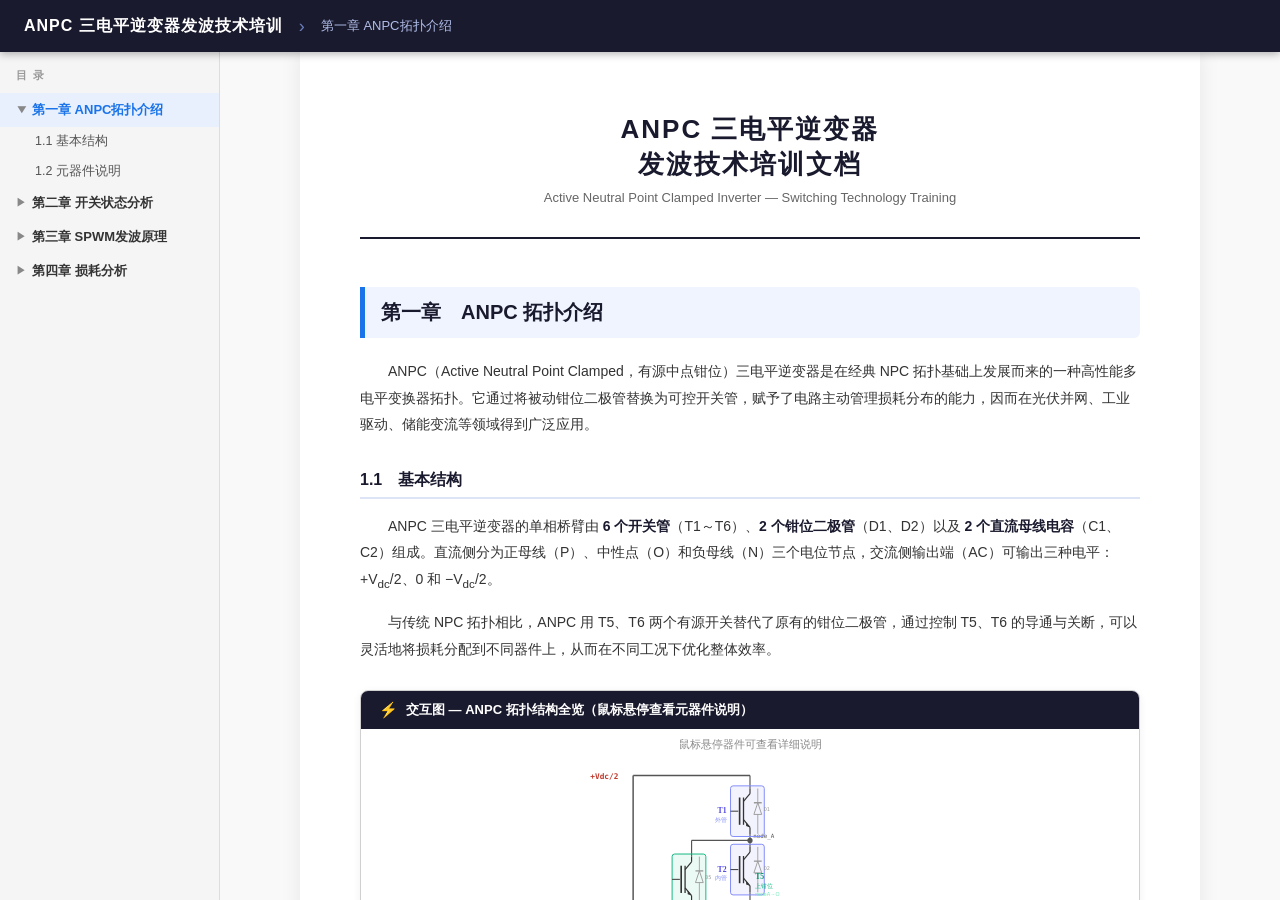
==== index.html @ ce173bbe "Initial upload" ====
<!DOCTYPE html>
<html lang="zh-CN">
<head>
  <meta charset="UTF-8">
  <meta name="viewport" content="width=device-width, initial-scale=1.0">
  <title>ANPC 三电平逆变器发波技术培训</title>
  <link rel="stylesheet" href="css/style.css">
</head>
<body>

<!-- ===== 顶部标题栏 ===== -->
<header id="top-bar">
  <span class="doc-title">ANPC 三电平逆变器发波技术培训</span>
  <span class="separator">›</span>
  <span class="chapter-title" id="current-chapter">第一章 ANPC拓扑介绍</span>
</header>

<div id="layout">

  <!-- ===== 左侧目录 ===== -->
  <nav id="sidebar">
    <div class="toc-header">目 录</div>

    <div class="toc-chapter open" data-chapter-id="ch1">
      <div class="toc-chapter-title">
        <span class="toc-arrow">▶</span>第一章 ANPC拓扑介绍
      </div>
      <div class="toc-children">
        <a class="toc-section" href="#sec-1-1">1.1 基本结构</a>
        <a class="toc-section" href="#sec-1-2">1.2 元器件说明</a>
      </div>
    </div>

    <div class="toc-chapter" data-chapter-id="ch2">
      <div class="toc-chapter-title">
        <span class="toc-arrow">▶</span>第二章 开关状态分析
      </div>
      <div class="toc-children">
        <a class="toc-section" href="#sec-2-1">2.1 四象限工作状态分析</a>
      </div>
    </div>

    <div class="toc-chapter" data-chapter-id="ch3">
      <div class="toc-chapter-title">
        <span class="toc-arrow">▶</span>第三章 SPWM发波原理
      </div>
      <div class="toc-children">
        <a class="toc-section" href="#sec-3-1">3.1 载波调制原理</a>
        <a class="toc-section" href="#sec-3-2">3.2 开关序列</a>
      </div>
    </div>

    <div class="toc-chapter" data-chapter-id="ch4">
      <div class="toc-chapter-title">
        <span class="toc-arrow">▶</span>第四章 损耗分析
      </div>
      <div class="toc-children">
        <a class="toc-section" href="#sec-4-1">4.1 各管损耗分布</a>
      </div>
    </div>

  </nav><!-- end sidebar -->

  <!-- ===== 右侧内容区 ===== -->
  <main id="content">
    <div class="doc-page">

      <div class="doc-main-title">ANPC 三电平逆变器<br>发波技术培训文档</div>
      <div class="doc-subtitle">Active Neutral Point Clamped Inverter — Switching Technology Training</div>

      <!-- ══════════════════════════════════════════ -->
      <!--            第一章                          -->
      <!-- ══════════════════════════════════════════ -->
      <h1 class="chapter-heading"
          id="ch1"
          data-section data-chapter="ch1"
          data-label="第一章 ANPC拓扑介绍">
        第一章　ANPC 拓扑介绍
      </h1>

      <p>ANPC（Active Neutral Point Clamped，有源中点钳位）三电平逆变器是在经典 NPC 拓扑基础上发展而来的一种高性能多电平变换器拓扑。它通过将被动钳位二极管替换为可控开关管，赋予了电路主动管理损耗分布的能力，因而在光伏并网、工业驱动、储能变流等领域得到广泛应用。</p>

      <!-- ─── 1.1 ─── -->
      <h2 class="section-heading"
          id="sec-1-1"
          data-section data-chapter="ch1"
          data-label="1.1 基本结构">
        1.1　基本结构
      </h2>

      <p>ANPC 三电平逆变器的单相桥臂由 <strong>6 个开关管</strong>（T1～T6）、<strong>2 个钳位二极管</strong>（D1、D2）以及 <strong>2 个直流母线电容</strong>（C1、C2）组成。直流侧分为正母线（P）、中性点（O）和负母线（N）三个电位节点，交流侧输出端（AC）可输出三种电平：+V<sub>dc</sub>/2、0 和 −V<sub>dc</sub>/2。</p>

      <p>与传统 NPC 拓扑相比，ANPC 用 T5、T6 两个有源开关替代了原有的钳位二极管，通过控制 T5、T6 的导通与关断，可以灵活地将损耗分配到不同器件上，从而在不同工况下优化整体效率。</p>

      <!-- 交互模块：拓扑结构 -->
      <div class="module-box">
        <div class="module-box-header">
          <span class="icon">⚡</span> 交互图 — ANPC 拓扑结构全览（鼠标悬停查看元器件说明）
        </div>
        <iframe src="modules/topology.html" title="ANPC拓扑结构"></iframe>
        <div class="module-caption">图 1-1：ANPC 单相桥臂拓扑结构图（可交互，悬停查看器件信息）</div>
      </div>

      <!-- ─── 1.2 ─── -->
      <h2 class="section-heading"
          id="sec-1-2"
          data-section data-chapter="ch1"
          data-label="1.2 元器件说明">
        1.2　元器件说明
      </h2>

      <p>下表列出了 ANPC 桥臂各元器件的名称、位置与主要功能：</p>

      <table class="doc-table">
        <thead>
          <tr>
            <th>器件</th><th>位置</th><th>类型</th><th>主要功能</th>
          </tr>
        </thead>
        <tbody>
          <tr><td>T1</td><td>上外侧（P→node_A）</td><td>IGBT/MOSFET</td><td>正电平输出时导通，承受下半桥电压应力</td></tr>
          <tr><td>T2</td><td>上内侧（node_A→AC）</td><td>IGBT/MOSFET</td><td>正电平与上零电平共用，电流从直流侧流向交流侧</td></tr>
          <tr><td>T3</td><td>下内侧（AC→node_B）</td><td>IGBT/MOSFET</td><td>负电平与下零电平共用，电流从交流侧流向直流侧</td></tr>
          <tr><td>T4</td><td>下外侧（node_B→N）</td><td>IGBT/MOSFET</td><td>负电平输出时导通，承受上半桥电压应力</td></tr>
          <tr><td>T5</td><td>上钳位（O→node_A）</td><td>IGBT/MOSFET</td><td>有源上钳位开关，零电平时提供钳位路径并主动分配损耗</td></tr>
          <tr><td>T6</td><td>下钳位（node_B→O）</td><td>IGBT/MOSFET</td><td>有源下钳位开关，零电平时提供钳位路径并主动分配损耗</td></tr>
          <tr><td>D1</td><td>T5 支路反并联</td><td>快恢复二极管</td><td>与 T5 反并联，为反向电流提供续流路径</td></tr>
          <tr><td>D2</td><td>T6 支路反并联</td><td>快恢复二极管</td><td>与 T6 反并联，为反向电流提供续流路径</td></tr>
          <tr><td>C1</td><td>P 与 O 之间</td><td>电解电容</td><td>上半直流母线电容，维持 +V<sub>dc</sub>/2 电压</td></tr>
          <tr><td>C2</td><td>O 与 N 之间</td><td>电解电容</td><td>下半直流母线电容，维持 −V<sub>dc</sub>/2 电压</td></tr>
          <tr><td>AC</td><td>T2/T3 中点</td><td>交流输出端</td><td>连接至负载或电网</td></tr>
        </tbody>
      </table>

      <div class="info-box">
        <div class="info-box-title">📌 关键特点</div>
        <p>每个开关管同时含有一个<strong>反并联体二极管</strong>（Body Diode），用于在开关管关断期间提供反向续流路径。T5、T6 的主动控制能力是 ANPC 相对于经典 NPC 的最大优势所在。</p>
      </div>

      <hr class="chapter-divider">

      <!-- ══════════════════════════════════════════ -->
      <!--            第二章                          -->
      <!-- ══════════════════════════════════════════ -->
      <h1 class="chapter-heading"
          id="ch2"
          data-section data-chapter="ch2"
          data-label="第二章 开关状态分析">
        第二章　开关状态分析
      </h1>

      <p>ANPC 三电平逆变器共有四种基本开关状态，分别对应输出正电平（P 态）、上钳位零电平（OL 态）、下钳位零电平（OU 态）和负电平（N 态）。下表汇总了各态下的开关组合：</p>

      <table class="doc-table">
        <thead>
          <tr>
            <th>开关状态</th><th>T1</th><th>T2</th><th>T3</th><th>T4</th><th>T5</th><th>T6</th><th>输出电压</th>
          </tr>
        </thead>
        <tbody>
          <tr>
            <td><strong>P 态</strong>（正电平）</td>
            <td class="td-on">ON</td><td class="td-on">ON</td>
            <td class="td-off">off</td><td class="td-off">off</td>
            <td class="td-off">off</td><td class="td-on">ON</td>
            <td>+V<sub>dc</sub>/2</td>
          </tr>
          <tr>
            <td><strong>OL 态</strong>（上钳位零电平）</td>
            <td class="td-off">off</td><td class="td-on">ON</td>
            <td class="td-on">ON</td><td class="td-off">off</td>
            <td class="td-on">ON</td><td class="td-off">off</td>
            <td>0</td>
          </tr>
          <tr>
            <td><strong>OU 态</strong>（下钳位零电平）</td>
            <td class="td-off">off</td><td class="td-off">off</td>
            <td class="td-on">ON</td><td class="td-on">ON</td>
            <td class="td-off">off</td><td class="td-on">ON</td>
            <td>0</td>
          </tr>
          <tr>
            <td><strong>N 态</strong>（负电平）</td>
            <td class="td-off">off</td><td class="td-off">off</td>
            <td class="td-on">ON</td><td class="td-on">ON</td>
            <td class="td-on">ON</td><td class="td-off">off</td>
            <td>−V<sub>dc</sub>/2</td>
          </tr>
        </tbody>
      </table>

      <!-- ─── 2.1 ─── -->
      <h2 class="section-heading"
          id="sec-2-1"
          data-section data-chapter="ch2"
          data-label="2.1 四象限工作状态分析">
        2.1　四象限工作状态交互分析
      </h2>

      <p>ANPC 三电平逆变器的工作状态由输出电压极性（V）和负载电流方向（I）共同决定，形成四个工作象限。每个象限内均有三种可用的开关状态（P/N 电平态，以及 OL 和 OU 两种零电平路径）。以下交互图涵盖全部四个象限的电流路径与导通器件分析：</p>

      <ul>
        <li><strong>Q1（V&gt;0, I&gt;0）</strong>：逆变正半周，电流从直流正母线流向交流侧。</li>
        <li><strong>Q2（V&gt;0, I&lt;0）</strong>：整流正半周或回馈制动，电流从交流侧回馈至直流正母线，由体二极管导通。</li>
        <li><strong>Q3（V&lt;0, I&lt;0）</strong>：逆变负半周，与 Q1 完全对称，电流从直流负母线流向交流侧。</li>
        <li><strong>Q4（V&lt;0, I&gt;0）</strong>：整流负半周，与 Q2 对称，由下侧体二极管导通续流。</li>
      </ul>

      <p>零电平（O 态）分为 <strong>OU（上路径）</strong> 和 <strong>OL（下路径）</strong> 两种子状态，通过在两者之间交替切换，可主动均衡 T5、T6 的开关损耗——这正是 ANPC 相对于经典 NPC 拓扑的核心优势。</p>

      <div class="module-box">
        <div class="module-box-header">
          <span class="icon">⚡</span> 交互图 — 四象限开关状态分析（选择象限 → 切换 P/OU/OL/N 子状态）
        </div>
        <iframe src="modules/state_analysis.html" title="四象限工作状态分析"></iframe>
        <div class="module-caption">图 2-1：ANPC 三电平四象限工作状态 · 导通器件与电流路径交互分析</div>
      </div>

      <hr class="chapter-divider">

      <!-- ══════════════════════════════════════════ -->
      <!--            第三章                          -->
      <!-- ══════════════════════════════════════════ -->
      <h1 class="chapter-heading"
          id="ch3"
          data-section data-chapter="ch3"
          data-label="第三章 SPWM发波原理">
        第三章　SPWM 发波原理
      </h1>

      <!-- ─── 3.1 ─── -->
      <h2 class="section-heading"
          id="sec-3-1"
          data-section data-chapter="ch3"
          data-label="3.1 载波调制原理">
        3.1　载波调制原理
      </h2>

      <p>ANPC 三电平逆变器通常采用<strong>载波层叠 SPWM（Level-Shifted PWM，LS-PWM）</strong>调制方式，使用两个同频、同相或移相的三角波载波（Carrier 1 与 Carrier 2）与正弦调制波（Modulation Wave）进行比较，产生 PWM 触发信号。</p>

      <p>两个三角载波分布在中性点 O 的上下两侧，幅值各为 V<sub>dc</sub>/2：</p>
      <ul>
        <li><strong>载波 1（Carrier 1）</strong>：范围 0 ～ +V<sub>dc</sub>/2，用于产生上半桥（T1、T2）的驱动信号。</li>
        <li><strong>载波 2（Carrier 2）</strong>：范围 −V<sub>dc</sub>/2 ～ 0，用于产生下半桥（T3、T4）的驱动信号。</li>
      </ul>

      <p>调制波 v<sub>ref</sub> 与载波实时比较，逻辑关系如下：</p>
      <ul>
        <li>v<sub>ref</sub> &gt; Carrier 1（上三角载波峰值）：输出 <em>P 态</em>（+V<sub>dc</sub>/2）。</li>
        <li>0 &lt; v<sub>ref</sub> &lt; Carrier 1：切换 <em>OL / OU 零态</em>（上半周期内）。</li>
        <li>Carrier 2 &lt; v<sub>ref</sub> &lt; 0：切换 <em>OL / OU 零态</em>（下半周期内）。</li>
        <li>v<sub>ref</sub> &lt; Carrier 2（下三角载波谷值）：输出 <em>N 态</em>（−V<sub>dc</sub>/2）。</li>
      </ul>

      <div class="info-box tip">
        <div class="info-box-title">💡 调制深度</div>
        <p>调制比 m<sub>a</sub> = V<sub>ref_peak</sub> / V<sub>carrier_peak</sub>，典型取值范围 0.8～1.0。调制比越高，基波分量越大，但过调制会导致波形失真增加。</p>
      </div>

      <!-- ─── 3.2 ─── -->
      <h2 class="section-heading"
          id="sec-3-2"
          data-section data-chapter="ch3"
          data-label="3.2 开关序列">
        3.2　开关序列
      </h2>

      <p>在一个载波周期 T<sub>s</sub> 内，ANPC 的开关序列遵循<strong>对称七段式</strong>规律，以正半周为例：</p>

      <table class="doc-table">
        <thead>
          <tr><th>时间段</th><th>状态</th><th>T1</th><th>T2</th><th>T3</th><th>T4</th><th>T5</th><th>T6</th></tr>
        </thead>
        <tbody>
          <tr><td>t₁</td><td>P</td><td class="td-on">ON</td><td class="td-on">ON</td><td class="td-off">-</td><td class="td-off">-</td><td class="td-off">-</td><td class="td-on">ON</td></tr>
          <tr><td>t₂</td><td>OL</td><td class="td-off">-</td><td class="td-on">ON</td><td class="td-on">ON</td><td class="td-off">-</td><td class="td-on">ON</td><td class="td-off">-</td></tr>
          <tr><td>t₃</td><td>OU</td><td class="td-off">-</td><td class="td-off">-</td><td class="td-on">ON</td><td class="td-on">ON</td><td class="td-off">-</td><td class="td-on">ON</td></tr>
          <tr><td>t₄</td><td>OL</td><td class="td-off">-</td><td class="td-on">ON</td><td class="td-on">ON</td><td class="td-off">-</td><td class="td-on">ON</td><td class="td-off">-</td></tr>
          <tr><td>t₅</td><td>P</td><td class="td-on">ON</td><td class="td-on">ON</td><td class="td-off">-</td><td class="td-off">-</td><td class="td-off">-</td><td class="td-on">ON</td></tr>
        </tbody>
      </table>

      <div class="module-box">
        <div class="module-box-header">
          <span class="icon">📈</span> 交互图 — SPWM 载波调制波形展示（可调节调制比与频率）
        </div>
        <iframe src="modules/pwm.html" title="SPWM波形"></iframe>
        <div class="module-caption">图 3-1：SPWM 载波层叠调制波形（含调制波、双载波与输出 PWM 波）</div>
      </div>

      <hr class="chapter-divider">

      <!-- ══════════════════════════════════════════ -->
      <!--            第四章                          -->
      <!-- ══════════════════════════════════════════ -->
      <h1 class="chapter-heading"
          id="ch4"
          data-section data-chapter="ch4"
          data-label="第四章 损耗分析">
        第四章　损耗分析
      </h1>

      <!-- ─── 4.1 ─── -->
      <h2 class="section-heading"
          id="sec-4-1"
          data-section data-chapter="ch4"
          data-label="4.1 各管损耗分布">
        4.1　各管损耗分布
      </h2>

      <p>在 ANPC 拓扑中，各开关管的损耗分布与调制策略密切相关。开关损耗集中在发生开关动作的器件上，而导通损耗则取决于各状态的持续时间和通过的电流。</p>

      <h3 class="subsection-heading">损耗来源</h3>
      <ul>
        <li><strong>开关损耗（Switching Loss）</strong>：器件开通/关断时产生，与器件结电容、电流幅值及开关频率成正比。</li>
        <li><strong>导通损耗（Conduction Loss）</strong>：器件在导通期间产生的 I²R 热损耗，与导通时间和电流有效值有关。</li>
        <li><strong>二极管反向恢复损耗（Diode Recovery Loss）</strong>：快恢复二极管关断时产生，影响较大。</li>
      </ul>

      <h3 class="subsection-heading">典型损耗分布（调制比 m<sub>a</sub>=0.9，功率因数 PF=1）</h3>

      <div style="margin: 18px 0;">
        <div class="loss-bar">
          <span style="width:40px;text-align:right;font-size:12px;color:#555">T1</span>
          <div class="loss-bar-fill" style="background:#e74c3c;width:120px;">12%</div>
          <span style="font-size:12px;color:#888">开关损耗为主（正电平切换）</span>
        </div>
        <div class="loss-bar">
          <span style="width:40px;text-align:right;font-size:12px;color:#555">T2</span>
          <div class="loss-bar-fill" style="background:#e67e22;width:200px;">21%</div>
          <span style="font-size:12px;color:#888">导通 + 开关损耗（最高）</span>
        </div>
        <div class="loss-bar">
          <span style="width:40px;text-align:right;font-size:12px;color:#555">T3</span>
          <div class="loss-bar-fill" style="background:#e67e22;width:190px;">20%</div>
          <span style="font-size:12px;color:#888">导通 + 开关损耗（与T2对称）</span>
        </div>
        <div class="loss-bar">
          <span style="width:40px;text-align:right;font-size:12px;color:#555">T4</span>
          <div class="loss-bar-fill" style="background:#e74c3c;width:120px;">12%</div>
          <span style="font-size:12px;color:#888">开关损耗为主（负电平切换）</span>
        </div>
        <div class="loss-bar">
          <span style="width:40px;text-align:right;font-size:12px;color:#555">T5</span>
          <div class="loss-bar-fill" style="background:#3498db;width:165px;">17%</div>
          <span style="font-size:12px;color:#888">零电平导通损耗（可与T6均衡）</span>
        </div>
        <div class="loss-bar">
          <span style="width:40px;text-align:right;font-size:12px;color:#555">T6</span>
          <div class="loss-bar-fill" style="background:#3498db;width:165px;">17%</div>
          <span style="font-size:12px;color:#888">零电平导通损耗（可与T5均衡）</span>
        </div>
      </div>

      <div class="info-box warning">
        <div class="info-box-title">⚠️ 损耗不均衡问题</div>
        <p>在传统 NPC 拓扑中，T2、T3 损耗远高于 T1、T4，导致内管结温过高成为功率输出的瓶颈。ANPC 通过<strong>交替切换 OL / OU 零态</strong>，将 T5、T6 的导通损耗轮流分担，显著改善了器件间的热均衡，从而提升整机功率密度上限。</p>
      </div>

      <h3 class="subsection-heading">损耗均衡策略</h3>
      <p>常用的 ANPC 损耗均衡策略包括：</p>
      <ol>
        <li><strong>固定零态分配</strong>：全程使用 OL 或全程使用 OU，适合简单控制场景，但 T5 或 T6 单侧过热。</li>
        <li><strong>周期轮换</strong>：每个基波周期交替一次 OL/OU，损耗在两管之间对称分配，热均衡效果好。</li>
        <li><strong>实时温度反馈</strong>：根据 T5、T6 结温实时调整 OL/OU 比例，实现最优热管理，适合高性能场合。</li>
      </ol>

      <div class="info-box tip">
        <div class="info-box-title">💡 设计建议</div>
        <p>在设计 ANPC 控制程序时，推荐默认采用<strong>周期轮换策略</strong>，并在散热条件受限时叠加温度反馈，以兼顾实现简洁性与热管理效果。</p>
      </div>

    </div><!-- end doc-page -->
  </main><!-- end content -->

</div><!-- end layout -->

<script src="js/main.js"></script>
</body>
</html>
---- css/style.css ----
/* ===== 全局重置 ===== */
*, *::before, *::after {
  box-sizing: border-box;
  margin: 0;
  padding: 0;
}

html { scroll-behavior: smooth; }

body {
  font-family: "Microsoft YaHei", "微软雅黑", "SimSun", "宋体", sans-serif;
  font-size: 14px;
  color: #333333;
  background: #ffffff;
  display: flex;
  flex-direction: column;
  height: 100vh;
  overflow: hidden;
}

/* ===== 顶部标题栏 ===== */
#top-bar {
  position: fixed;
  top: 0; left: 0; right: 0;
  height: 52px;
  background: #1a1a2e;
  color: #ffffff;
  display: flex;
  align-items: center;
  padding: 0 24px;
  z-index: 1000;
  box-shadow: 0 2px 8px rgba(0,0,0,0.3);
  gap: 16px;
}

#top-bar .doc-title {
  font-size: 16px;
  font-weight: 700;
  letter-spacing: 1px;
  white-space: nowrap;
}

#top-bar .separator {
  color: #6a7fbd;
  font-size: 18px;
}

#top-bar .chapter-title {
  font-size: 13px;
  color: #b0bde8;
  white-space: nowrap;
  overflow: hidden;
  text-overflow: ellipsis;
}

/* ===== 布局容器 ===== */
#layout {
  display: flex;
  margin-top: 52px;
  height: calc(100vh - 52px);
  overflow: hidden;
}

/* ===== 左侧目录栏 ===== */
#sidebar {
  width: 220px;
  min-width: 220px;
  background: #f5f5f5;
  border-right: 1px solid #ddd;
  overflow-y: auto;
  overflow-x: hidden;
  padding: 16px 0 24px;
  flex-shrink: 0;
}

#sidebar::-webkit-scrollbar { width: 4px; }
#sidebar::-webkit-scrollbar-thumb { background: #ccc; border-radius: 2px; }

.toc-header {
  font-size: 11px;
  font-weight: 700;
  color: #999;
  letter-spacing: 1.5px;
  padding: 0 16px 10px;
  text-transform: uppercase;
}

/* 一级目录项（章） */
.toc-chapter {
  cursor: pointer;
  user-select: none;
}

.toc-chapter-title {
  display: flex;
  align-items: center;
  gap: 6px;
  padding: 8px 16px;
  font-size: 13px;
  font-weight: 600;
  color: #333;
  transition: background 0.15s;
}

.toc-chapter-title:hover { background: #e8e8e8; }

.toc-chapter-title.active {
  color: #1a73e8;
  background: #e8f0fe;
}

.toc-arrow {
  font-size: 10px;
  transition: transform 0.2s;
  color: #888;
  flex-shrink: 0;
}

.toc-chapter.open .toc-arrow { transform: rotate(90deg); }

/* 子目录列表 */
.toc-children {
  display: none;
  overflow: hidden;
}

.toc-chapter.open .toc-children { display: block; }

/* 二级目录项（节） */
.toc-section {
  display: block;
  padding: 6px 16px 6px 32px;
  font-size: 12.5px;
  color: #555;
  cursor: pointer;
  text-decoration: none;
  transition: background 0.15s, color 0.15s;
  border-left: 3px solid transparent;
  line-height: 1.4;
}

.toc-section:hover {
  background: #e0e0e0;
  color: #333;
}

.toc-section.active {
  color: #1a73e8;
  background: #e8f0fe;
  border-left-color: #1a73e8;
  font-weight: 600;
}

/* ===== 右侧内容区 ===== */
#content {
  flex: 1;
  overflow-y: auto;
  overflow-x: hidden;
  padding: 0 0 60px;
  background: #f9f9f9;
}

#content::-webkit-scrollbar { width: 8px; }
#content::-webkit-scrollbar-thumb { background: #ccc; border-radius: 4px; }
#content::-webkit-scrollbar-track { background: #f0f0f0; }

/* 内容居中容器（Word风格） */
.doc-page {
  max-width: 900px;
  margin: 0 auto;
  background: #ffffff;
  min-height: calc(100vh - 52px);
  padding: 40px 60px 80px;
  box-shadow: 0 0 20px rgba(0,0,0,0.08);
}

/* ===== 文档标题和章节标题 ===== */
.doc-main-title {
  font-size: 26px;
  font-weight: 800;
  color: #1a1a2e;
  text-align: center;
  padding: 20px 0 8px;
  letter-spacing: 2px;
}

.doc-subtitle {
  text-align: center;
  color: #666;
  font-size: 13px;
  padding-bottom: 32px;
  border-bottom: 2px solid #1a1a2e;
  margin-bottom: 40px;
}

/* H1 章标题 */
.chapter-heading {
  font-size: 20px;
  font-weight: 700;
  color: #1a1a2e;
  margin: 48px 0 20px;
  padding: 12px 0 12px 16px;
  border-left: 5px solid #1a73e8;
  background: #f0f4ff;
  border-radius: 0 6px 6px 0;
  scroll-margin-top: 20px;
}

/* H2 节标题 */
.section-heading {
  font-size: 16px;
  font-weight: 700;
  color: #1a1a2e;
  margin: 32px 0 14px;
  padding-bottom: 6px;
  border-bottom: 2px solid #dde4f5;
  scroll-margin-top: 20px;
}

/* H3 小节标题 */
.subsection-heading {
  font-size: 14.5px;
  font-weight: 700;
  color: #333;
  margin: 22px 0 10px;
  scroll-margin-top: 20px;
}

/* ===== 正文段落 ===== */
.doc-page p {
  font-size: 14px;
  line-height: 1.9;
  color: #333333;
  margin-bottom: 14px;
  text-indent: 2em;
}

/* 无缩进段落 */
.doc-page p.no-indent { text-indent: 0; }

/* 强调 */
.doc-page strong { color: #1a1a2e; }
.doc-page em { color: #1a73e8; font-style: normal; font-weight: 600; }

/* ===== 表格 ===== */
.doc-table {
  width: 100%;
  border-collapse: collapse;
  margin: 20px 0;
  font-size: 13px;
}

.doc-table th {
  background: #1a1a2e;
  color: #fff;
  padding: 10px 14px;
  text-align: center;
  font-weight: 600;
}

.doc-table td {
  border: 1px solid #ddd;
  padding: 9px 14px;
  text-align: center;
  vertical-align: middle;
}

.doc-table tr:nth-child(even) td { background: #f7f8ff; }
.doc-table tr:hover td { background: #e8f0fe; }

.td-on {
  color: #d35400;
  font-weight: 700;
}

.td-off { color: #999; }

/* ===== 交互模块容器 ===== */
.module-box {
  margin: 28px 0;
  border: 1px solid #d0d0d0;
  border-radius: 8px;
  overflow: hidden;
  box-shadow: 0 2px 8px rgba(0,0,0,0.06);
}

.module-box-header {
  background: #1a1a2e;
  color: #fff;
  padding: 10px 18px;
  font-size: 13px;
  font-weight: 600;
  display: flex;
  align-items: center;
  gap: 8px;
}

.module-box-header .icon { font-size: 15px; }

.module-box iframe {
  display: block;
  width: 100%;
  height: 640px;
  border: none;
  background: #fff;
}

.module-caption {
  text-align: center;
  font-size: 12.5px;
  color: #666;
  padding: 8px 16px;
  background: #fafafa;
  border-top: 1px solid #e8e8e8;
  font-style: italic;
}

/* ===== 信息框 ===== */
.info-box {
  background: #e8f0fe;
  border-left: 4px solid #1a73e8;
  border-radius: 0 6px 6px 0;
  padding: 14px 18px;
  margin: 18px 0;
  font-size: 13.5px;
  line-height: 1.7;
}

.info-box.warning {
  background: #fff3e0;
  border-left-color: #f57c00;
}

.info-box.tip {
  background: #e8f5e9;
  border-left-color: #388e3c;
}

.info-box-title {
  font-weight: 700;
  margin-bottom: 6px;
  font-size: 13px;
  text-transform: uppercase;
  letter-spacing: 0.5px;
}

.info-box p {
  text-indent: 0 !important;
  margin-bottom: 0 !important;
}

/* ===== 列表 ===== */
.doc-page ul, .doc-page ol {
  padding-left: 2em;
  margin: 10px 0 14px;
  line-height: 1.9;
}

.doc-page li { margin-bottom: 4px; }

/* ===== 损耗分析色块 ===== */
.loss-bar {
  display: flex;
  align-items: center;
  gap: 10px;
  margin: 8px 0;
  font-size: 13px;
}

.loss-bar-fill {
  height: 22px;
  border-radius: 3px;
  min-width: 20px;
  display: flex;
  align-items: center;
  padding: 0 8px;
  color: #fff;
  font-size: 12px;
  font-weight: 600;
  transition: width 0.6s ease;
}

/* ===== 章节分隔线 ===== */
.chapter-divider {
  border: none;
  border-top: 1px dashed #ddd;
  margin: 40px 0;
}

/* ===== 响应式（备用） ===== */
@media (max-width: 1200px) {
  .doc-page { padding: 30px 40px 60px; }
}
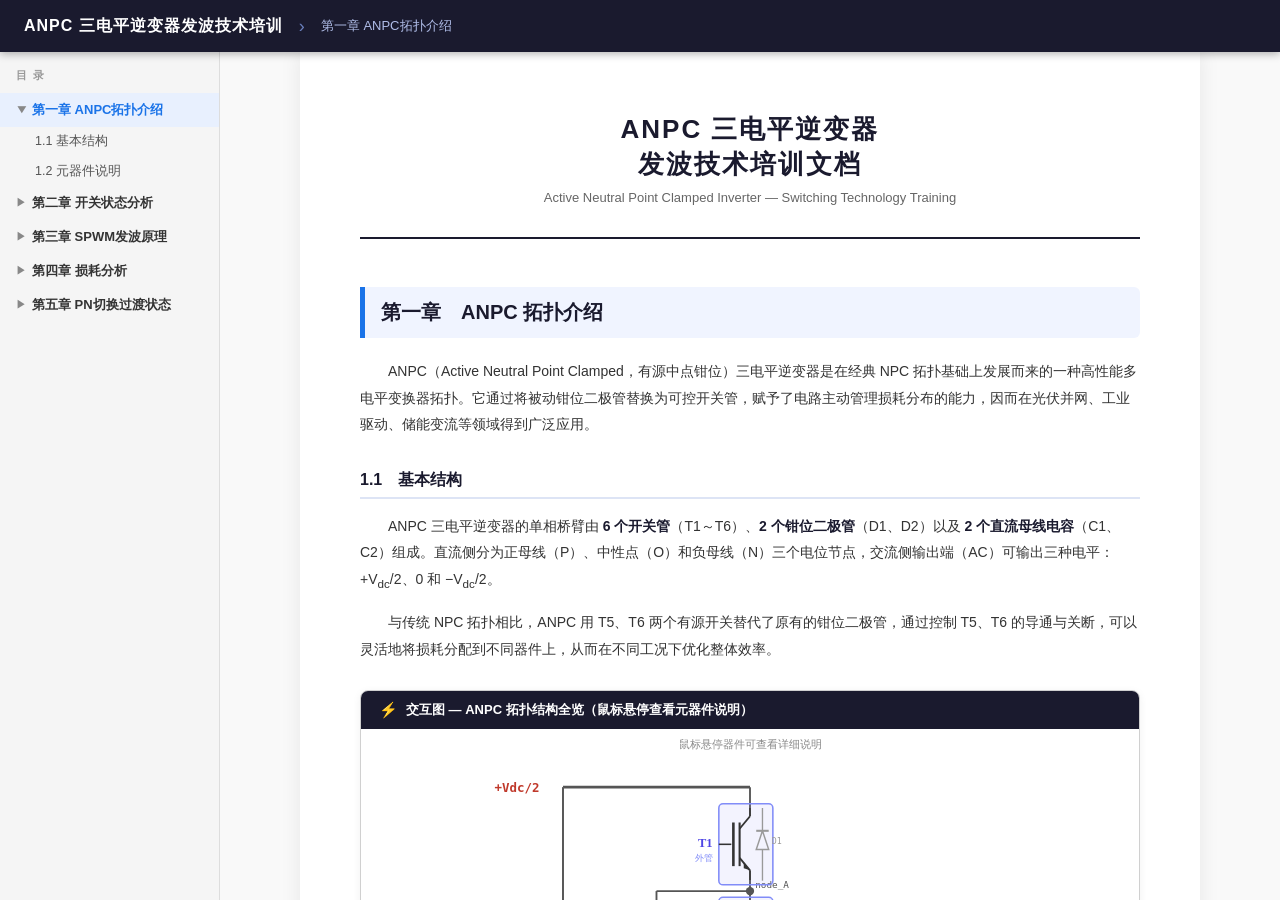
==== commit 565e9400: "Add Chapter 5: PN switching transition analysis (Plan B) - Create modules/switching.html: interactiv" ====
--- a/index.html
+++ b/index.html
@@ -56,6 +56,16 @@
       </div>
       <div class="toc-children">
         <a class="toc-section" href="#sec-4-1">4.1 各管损耗分布</a>
+      </div>
+    </div>
+
+    <div class="toc-chapter" data-chapter-id="ch5">
+      <div class="toc-chapter-title">
+        <span class="toc-arrow">▶</span>第五章 PN切换过渡状态
+      </div>
+      <div class="toc-children">
+        <a class="toc-section" href="#sec-5-1">5.1 零电压换流原理</a>
+        <a class="toc-section" href="#sec-5-2">5.2 切换序列交互分析</a>
       </div>
     </div>
 
@@ -370,6 +380,76 @@
         <p>在设计 ANPC 控制程序时，推荐默认采用<strong>周期轮换策略</strong>，并在散热条件受限时叠加温度反馈，以兼顾实现简洁性与热管理效果。</p>
       </div>
 
+      <hr class="chapter-divider">
+
+      <!-- ══════════════════════════════════════════ -->
+      <!--            第五章                          -->
+      <!-- ══════════════════════════════════════════ -->
+      <h1 class="chapter-heading"
+          id="ch5"
+          data-section data-chapter="ch5"
+          data-label="第五章 PN切换过渡状态">
+        第五章　PN 切换过渡状态分析（方案B）
+      </h1>
+
+      <p>在 ANPC 逆变器中，正电平（P）与负电平（N）之间的直接切换会导致开关管两端承受全直流母线电压（V<sub>dc</sub>），开关损耗较大。方案B 通过引入<strong>过渡零态</strong>——<strong>OU₁</strong>（T5、T6 同时导通，上零态过渡）和 <strong>OL₁</strong>（T5、T6 同时导通，下零态过渡），在切换前先将节点电压箝位到中性点 O，实现<strong>零电压软切换</strong>。</p>
+
+      <!-- ─── 5.1 ─── -->
+      <h2 class="section-heading"
+          id="sec-5-1"
+          data-section data-chapter="ch5"
+          data-label="5.1 零电压换流原理">
+        5.1　零电压换流原理
+      </h2>
+
+      <p>方案B 的核心是利用 T5、T6 同时导通形成低阻抗换流路径：</p>
+
+      <table class="doc-table">
+        <thead>
+          <tr><th>过渡态</th><th>T5</th><th>T6</th><th>说明</th></tr>
+        </thead>
+        <tbody>
+          <tr>
+            <td><strong>OU₁</strong></td>
+            <td class="td-on">ON</td><td class="td-on">ON</td>
+            <td>上/下钳位同时导通，node_A 与 node_B 均箝位到 O；用于 P→N 或 N→P 过渡的上半段</td>
+          </tr>
+          <tr>
+            <td><strong>OL₁</strong></td>
+            <td class="td-on">ON</td><td class="td-on">ON</td>
+            <td>同 OU₁，T5、T6 均 ON；用于 P→N 或 N→P 过渡的下半段，切换时刻在载波谷值附近</td>
+          </tr>
+        </tbody>
+      </table>
+
+      <p>OU₁ 与 OL₁ 在开关状态上相同（T5=T6=ON），区别在于<strong>切换时序上的位置</strong>：OU₁ 发生在正向过渡路径中（调制波与上载波交叉处），OL₁ 发生在负向过渡路径中（调制波与下载波交叉处）。</p>
+
+      <div class="info-box">
+        <div class="info-box-title">📌 装载时刻定义</div>
+        <p>
+          <strong>波峰装载</strong>：PWM 寄存器在载波峰值（三角波顶点）时刻更新，换流动作发生在峰值附近，此时载波上升/下降率最大，di/dt 相对较高。<br>
+          <strong>波谷装载</strong>：PWM 寄存器在载波谷值（三角波底点）时刻更新，换流动作发生在谷值附近，此时电流纹波最小，软切换效果更优。
+        </p>
+      </div>
+
+      <!-- ─── 5.2 ─── -->
+      <h2 class="section-heading"
+          id="sec-5-2"
+          data-section data-chapter="ch5"
+          data-label="5.2 切换序列交互分析">
+        5.2　切换序列交互分析
+      </h2>
+
+      <p>下方交互图展示了四种切换场景的完整驱动时序：P→N 波峰装载、P→N 波谷装载、N→P 波峰装载、N→P 波谷装载。每种场景包含 5 个时间阶段，彩色数字波形显示 T1～T6 的驱动信号，颜色表格呈现各阶段开关状态。</p>
+
+      <div class="module-box">
+        <div class="module-box-header">
+          <span class="icon">🔀</span> 交互图 — PN 切换过渡状态时序（选择切换方向与装载模式）
+        </div>
+        <iframe src="modules/switching.html" title="PN切换过渡状态"></iframe>
+        <div class="module-caption">图 5-1：方案B PN 切换过渡状态 · OU₁/OL₁ 零电压软切换驱动时序交互分析</div>
+      </div>
+
     </div><!-- end doc-page -->
   </main><!-- end content -->
 
